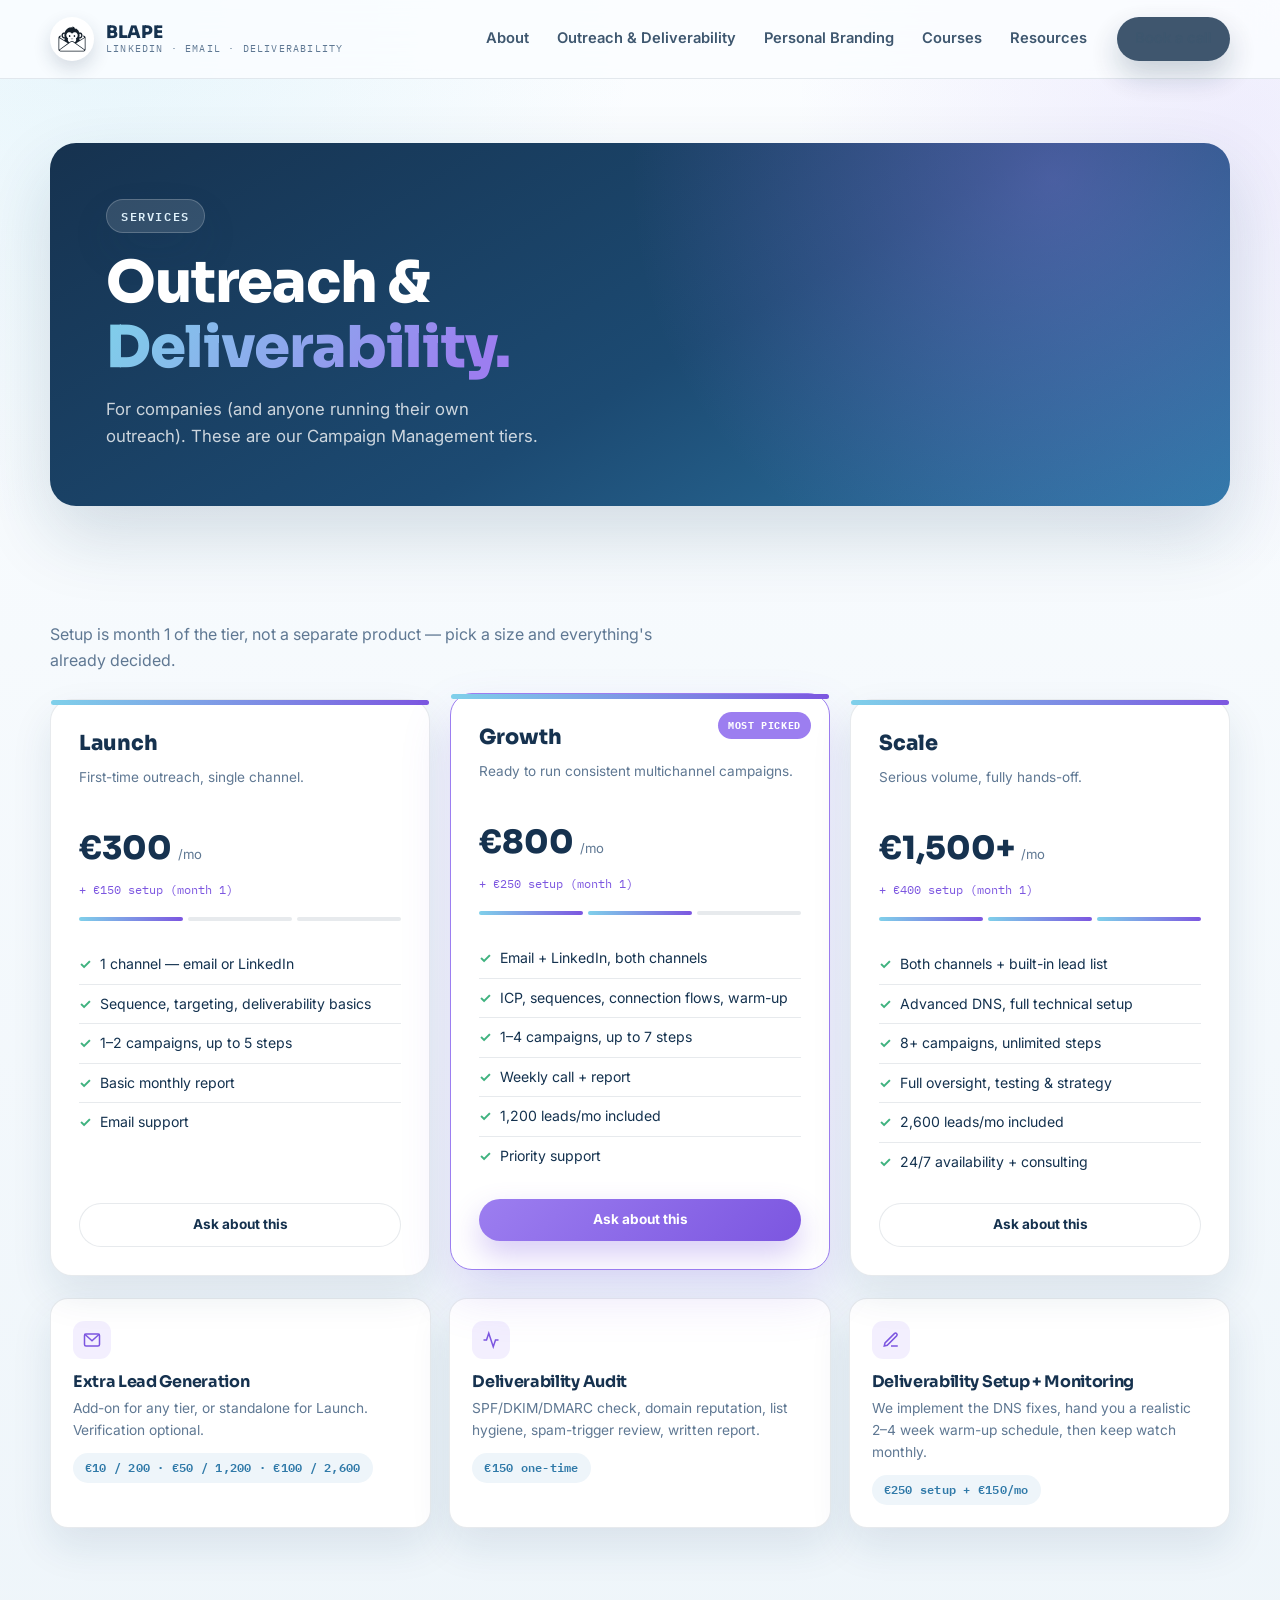
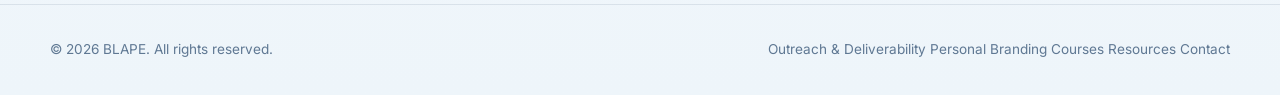
==== companies.html @ 63dd1ca8 "Add files via upload" ====
<!DOCTYPE html>
<html lang="en">
<head>
<meta charset="UTF-8" />
<meta name="viewport" content="width=device-width, initial-scale=1.0" />
<title>Outreach &amp; Deliverability — BLAPE</title>
<meta name="description" content="Campaign management tiers for companies and anyone running their own outreach — Launch, Growth, Scale." />
<link rel="preconnect" href="https://fonts.googleapis.com" />
<link rel="preconnect" href="https://fonts.gstatic.com" crossorigin />
<link href="https://fonts.googleapis.com/css2?family=Inter:wght@400;500;600;700;800&family=Sora:wght@600;700;800&family=IBM+Plex+Mono:wght@500;600&display=swap" rel="stylesheet" />
<link rel="stylesheet" href="assets/styles.css" />
</head>
<body>

<header class="site-header">
  <div class="container header-inner">
    <a href="index.html" class="brand" aria-label="BLAPE home">
      <div class="brand-mark"><img src="blape_email_monkey.svg" alt="BLAPE logo" width="28" height="28" /></div>
      <div class="brand-text">
        <strong>BLAPE</strong>
        <span>LinkedIn · Email · Deliverability</span>
      </div>
    </a>
    <nav class="nav" aria-label="Main navigation">
      <div class="nav-links">
        <a href="index.html#about">About</a>
        <a href="companies.html" class="active">Outreach &amp; Deliverability</a>
        <a href="individuals.html">Personal Branding</a>
        <a href="courses.html">Courses</a>
        <a href="resources.html">Resources</a>
      </div>
      <a href="contact.html" class="btn btn-primary btn-sm">Book a call</a>
      <button class="menu-toggle" aria-label="Menu">
        <svg viewBox="0 0 24 24"><path d="M4 7h16M4 12h16M4 17h16"/></svg>
      </button>
    </nav>
  </div>
</header>

<main>


<section class="hero">
  <div class="container">
    <div class="hero-shell">
      <div style="max-width:660px;position:relative;z-index:1">
        <div class="eyebrow">Services</div>
        <h1>Outreach &amp; <span class="accent">Deliverability.</span></h1>
        <p class="hero-kicker">For companies (and anyone running their own outreach). These are our Campaign Management tiers.</p>
      </div>
    </div>
  </div>
</section>

<section>
  <div class="container">
    <div class="tab-panel-head">
      <p>Setup is month 1 of the tier, not a separate product — pick a size and everything's already decided.</p>
    </div>

    <div class="tier-grid">
      <div class="tier-card">
        <div class="tier-topbar"></div>
        <div class="tier-name">Launch</div>
        <div class="tier-for">First-time outreach, single channel.</div>
        <div class="tier-price"><span class="amount">€300</span><span class="period">/mo</span></div>
        <div class="tier-setup">+ €150 setup (month 1)</div>
        <div class="tier-steps"><div class="tier-step on"></div><div class="tier-step"></div><div class="tier-step"></div></div>
        <ul class="tier-list">
          <li><span class="chk">✓</span>1 channel — email or LinkedIn</li>
          <li><span class="chk">✓</span>Sequence, targeting, deliverability basics</li>
          <li><span class="chk">✓</span>1–2 campaigns, up to 5 steps</li>
          <li><span class="chk">✓</span>Basic monthly report</li>
          <li><span class="chk">✓</span>Email support</li>
        </ul>
        <a href="contact.html" class="btn btn-ghost btn-sm tier-cta">Ask about this</a>
      </div>

      <div class="tier-card featured">
        <span class="tier-badge">Most picked</span>
        <div class="tier-topbar"></div>
        <div class="tier-name">Growth</div>
        <div class="tier-for">Ready to run consistent multichannel campaigns.</div>
        <div class="tier-price"><span class="amount">€800</span><span class="period">/mo</span></div>
        <div class="tier-setup">+ €250 setup (month 1)</div>
        <div class="tier-steps"><div class="tier-step on"></div><div class="tier-step on"></div><div class="tier-step"></div></div>
        <ul class="tier-list">
          <li><span class="chk">✓</span>Email + LinkedIn, both channels</li>
          <li><span class="chk">✓</span>ICP, sequences, connection flows, warm-up</li>
          <li><span class="chk">✓</span>1–4 campaigns, up to 7 steps</li>
          <li><span class="chk">✓</span>Weekly call + report</li>
          <li><span class="chk">✓</span>1,200 leads/mo included</li>
          <li><span class="chk">✓</span>Priority support</li>
        </ul>
        <a href="contact.html" class="btn btn-accent btn-sm tier-cta">Ask about this</a>
      </div>

      <div class="tier-card">
        <div class="tier-topbar"></div>
        <div class="tier-name">Scale</div>
        <div class="tier-for">Serious volume, fully hands-off.</div>
        <div class="tier-price"><span class="amount">€1,500+</span><span class="period">/mo</span></div>
        <div class="tier-setup">+ €400 setup (month 1)</div>
        <div class="tier-steps"><div class="tier-step on"></div><div class="tier-step on"></div><div class="tier-step on"></div></div>
        <ul class="tier-list">
          <li><span class="chk">✓</span>Both channels + built-in lead list</li>
          <li><span class="chk">✓</span>Advanced DNS, full technical setup</li>
          <li><span class="chk">✓</span>8+ campaigns, unlimited steps</li>
          <li><span class="chk">✓</span>Full oversight, testing &amp; strategy</li>
          <li><span class="chk">✓</span>2,600 leads/mo included</li>
          <li><span class="chk">✓</span>24/7 availability + consulting</li>
        </ul>
        <a href="contact.html" class="btn btn-ghost btn-sm tier-cta">Ask about this</a>
      </div>
    </div>

    <div class="svc-grid">
      <div class="svc-card">
        <div class="svc-icon"><svg viewBox="0 0 24 24"><rect x="2" y="4" width="20" height="16" rx="2"/><polyline points="2,4 12,13 22,4"/></svg></div>
        <h4>Extra Lead Generation</h4>
        <p>Add-on for any tier, or standalone for Launch. Verification optional.</p>
        <span class="svc-price mono">€10 / 200 · €50 / 1,200 · €100 / 2,600</span>
      </div>
      <div class="svc-card">
        <div class="svc-icon"><svg viewBox="0 0 24 24"><path d="M22 12h-4l-3 9L9 3l-3 9H2"/></svg></div>
        <h4>Deliverability Audit</h4>
        <p>SPF/DKIM/DMARC check, domain reputation, list hygiene, spam-trigger review, written report.</p>
        <span class="svc-price mono">€150 one-time</span>
      </div>
      <div class="svc-card">
        <div class="svc-icon"><svg viewBox="0 0 24 24"><path d="M12 20h9"/><path d="M16.5 3.5a2.1 2.1 0 0 1 3 3L7 19l-4 1 1-4Z"/></svg></div>
        <h4>Deliverability Setup + Monitoring</h4>
        <p>We implement the DNS fixes, hand you a realistic 2–4 week warm-up schedule, then keep watch monthly.</p>
        <span class="svc-price mono">€250 setup + €150/mo</span>
      </div>
    </div>
  </div>
</section>


</main>

<footer>
  <div class="container footer-inner">
    <span>&copy; 2026 BLAPE. All rights reserved.</span>
    <div class="footer-links">
      <a href="companies.html">Outreach &amp; Deliverability</a>
      <a href="individuals.html">Personal Branding</a>
      <a href="courses.html">Courses</a>
      <a href="resources.html">Resources</a>
      <a href="contact.html">Contact</a>
    </div>
  </div>
</footer>
<script>
document.querySelectorAll('a[href^="#"]').forEach(function(a){
  a.addEventListener('click', function(e){
    var id=this.getAttribute('href');
    if(id.length>1){
      var el=document.querySelector(id);
      if(el){e.preventDefault();el.scrollIntoView({behavior:'smooth',block:'start'});}
    }
  });
});
document.querySelector('.menu-toggle')?.addEventListener('click', function(){
  document.querySelector('.nav-links').classList.toggle('mobile-open');
});
</script>
</body>
</html>
---- assets/styles.css ----
:root{
  --bg:#f7fbff;
  --bg-soft:#eef5fa;
  --surface:#ffffff;
  --line:rgba(20,50,79,0.10);
  --text:#14324f;
  --muted:#5f7893;
  --primary:#16324f;
  --primary-2:#2f79a8;
  --sky:#7fd0ea;
  --accent:#9c7ef0;
  --accent-strong:#7c56e0;
  --accent-soft:rgba(156,126,240,0.12);
  --ink:#0e2136;
  --good:#3fb27f;
  --shadow:0 18px 40px rgba(20,60,95,0.10);
  --shadow-strong:0 30px 70px rgba(20,60,95,0.16);
  --radius:26px;
  --max:1180px;
}
*,*::before,*::after{box-sizing:border-box;margin:0;padding:0}
html{scroll-behavior:smooth}
body{
  font-family:"Inter",system-ui,-apple-system,sans-serif;
  background:
    radial-gradient(circle at 8% 0%, rgba(127,208,234,0.16), transparent 26%),
    radial-gradient(circle at 96% 8%, rgba(156,126,240,0.12), transparent 22%),
    linear-gradient(180deg,#fbfdff 0%, var(--bg-soft) 100%);
  color:var(--text);
  line-height:1.6;
  -webkit-font-smoothing:antialiased;
}
a{color:inherit;text-decoration:none}
img,svg{display:block;max-width:100%}
button{font:inherit;cursor:pointer;border:none;background:none}
.container{width:min(calc(100% - 34px), var(--max));margin:0 auto}
.mono{font-family:"IBM Plex Mono",monospace;letter-spacing:0.02em}
h1,h2,h3,h4{font-family:"Sora","Inter",sans-serif;color:var(--primary);letter-spacing:-0.02em;line-height:1.12}
h1{font-size:clamp(2.4rem,5vw,3.6rem);font-weight:800}
h2{font-size:clamp(1.7rem,3.2vw,2.35rem);font-weight:700}
h3{font-size:1.15rem;font-weight:700}
p{color:var(--muted)}
.eyebrow{
  display:inline-flex;align-items:center;gap:8px;
  font-family:"IBM Plex Mono",monospace;font-size:0.72rem;font-weight:600;
  letter-spacing:0.14em;text-transform:uppercase;color:var(--primary-2);
  background:var(--surface);border:1px solid var(--line);
  padding:7px 14px;border-radius:999px;box-shadow:var(--shadow);
}
.btn{
  display:inline-flex;align-items:center;justify-content:center;gap:8px;
  padding:14px 24px;border-radius:999px;font-weight:700;font-size:0.95rem;
  transition:transform .2s ease, box-shadow .2s ease, background .2s ease;
}
.btn-primary{background:var(--primary);color:#fff;box-shadow:0 14px 30px rgba(22,50,79,0.28)}
.btn-primary:hover{transform:translateY(-2px);box-shadow:0 20px 38px rgba(22,50,79,0.32)}
.btn-accent{background:linear-gradient(135deg,var(--accent),var(--accent-strong));color:#fff;box-shadow:0 14px 30px rgba(124,86,224,0.3)}
.btn-accent:hover{transform:translateY(-2px)}
.btn-ghost{background:var(--surface);color:var(--primary);border:1px solid var(--line)}
.btn-ghost:hover{border-color:var(--primary-2)}
.btn-sm{padding:10px 18px;font-size:0.85rem}

/* header */
.site-header{position:sticky;top:0;z-index:1000;-webkit-backdrop-filter:blur(18px);backdrop-filter:blur(18px);background:rgba(251,253,255,0.86);border-bottom:1px solid var(--line)}
.header-inner{min-height:78px;display:flex;align-items:center;justify-content:space-between;gap:20px}
.brand{display:flex;align-items:center;gap:12px}
.brand-mark{width:44px;height:44px;border-radius:50%;background:#fff;box-shadow:0 8px 18px rgba(22,50,79,0.16);display:grid;place-items:center;flex-shrink:0}
.brand-mark img{width:28px;height:28px;object-fit:contain}
.brand-text{line-height:1.1}
.brand-text strong{display:block;font-family:"Sora";font-weight:800;font-size:1.08rem;color:var(--primary);letter-spacing:-0.02em}
.brand-text span{display:block;font-family:"IBM Plex Mono";font-size:0.62rem;letter-spacing:0.12em;color:var(--muted);text-transform:uppercase;margin-top:2px}
nav.nav{display:flex;align-items:center;gap:30px}
nav.nav a{font-size:0.92rem;font-weight:600;color:var(--text);opacity:0.82}
nav.nav a:hover{opacity:1;color:var(--primary-2)}
.nav-links{display:flex;gap:28px}
.menu-toggle{display:none;width:40px;height:40px;border-radius:10px;background:var(--surface);border:1px solid var(--line);align-items:center;justify-content:center}
.menu-toggle svg{width:18px;height:18px;stroke:var(--primary);fill:none;stroke-width:2;stroke-linecap:round}

/* hero */
.hero{padding:64px 0 40px}
.hero-shell{background:linear-gradient(150deg,var(--primary) 0%, #1c4a72 55%, var(--primary-2) 100%);border-radius:var(--radius);padding:56px;position:relative;overflow:hidden;box-shadow:var(--shadow-strong)}
.hero-shell::after{content:"";position:absolute;inset:0;background:radial-gradient(circle at 85% 10%, rgba(156,126,240,0.35), transparent 40%);pointer-events:none}
.hero-grid{display:grid;grid-template-columns:1.15fr 0.85fr;gap:44px;align-items:center;position:relative;z-index:1}
.hero-shell .eyebrow{background:rgba(255,255,255,0.12);border-color:rgba(255,255,255,0.2);color:#dff1fb}
.hero h1{color:#fff;margin-top:18px}
.hero h1 .accent{background:linear-gradient(120deg,var(--sky),var(--accent) 90%);-webkit-background-clip:text;background-clip:text;color:transparent}
.hero-kicker{color:rgba(255,255,255,0.78);font-size:1.05rem;margin-top:16px;max-width:440px}
.hero-actions{display:flex;gap:14px;margin-top:30px;flex-wrap:wrap}
.signal-strip{display:flex;gap:10px;flex-wrap:wrap;margin-top:34px}
.signal-chip{display:inline-flex;align-items:center;gap:6px;font-family:"IBM Plex Mono";font-size:0.72rem;color:#eaf6ff;background:rgba(255,255,255,0.1);border:1px solid rgba(255,255,255,0.18);padding:6px 12px;border-radius:999px}
.signal-chip .dot{width:6px;height:6px;border-radius:50%;background:var(--good);box-shadow:0 0 0 3px rgba(63,178,127,0.25)}
.hero-card{background:rgba(255,255,255,0.98);border-radius:20px;padding:26px;box-shadow:var(--shadow-strong)}
.hero-point{display:flex;gap:14px;padding:14px 0;border-bottom:1px solid var(--line)}
.hero-point:last-child{border-bottom:none;padding-bottom:0}
.hero-point:first-child{padding-top:0}
.icon-badge{width:36px;height:36px;border-radius:11px;background:var(--accent-soft);display:grid;place-items:center;flex-shrink:0}
.icon-badge svg{width:18px;height:18px;stroke:var(--accent-strong);fill:none;stroke-width:2;stroke-linecap:round;stroke-linejoin:round}
.hero-point b{display:block;font-size:0.94rem;color:var(--primary);margin-bottom:2px}
.hero-point span{font-size:0.85rem;color:var(--muted)}

/* section shell */
section{padding:76px 0}
.section-head{max-width:640px;margin-bottom:40px}
.section-head.centered{margin-left:auto;margin-right:auto;text-align:center}
.section-kicker{font-family:"IBM Plex Mono";font-size:0.72rem;font-weight:600;letter-spacing:0.14em;text-transform:uppercase;color:var(--accent-strong);margin-bottom:12px;display:block}
.section-head p{margin-top:12px;font-size:1.03rem}

/* who we help */
.who-table{background:var(--surface);border-radius:22px;border:1px solid var(--line);overflow:hidden;box-shadow:var(--shadow)}
.who-grid{display:grid;grid-template-columns:1fr 1fr}
.who-col{padding:30px 30px}
.who-col:first-child{border-right:1px solid var(--line)}
.who-col h4{font-family:"Sora";color:var(--primary);font-size:1.05rem;margin-bottom:18px;display:flex;align-items:center;gap:10px}
.who-col h4::before{content:"";width:8px;height:8px;border-radius:50%;background:var(--accent)}
.who-row{padding:13px 0;border-top:1px solid var(--line);font-size:0.95rem;color:var(--text)}
.who-row:first-of-type{border-top:none}
@media (max-width:760px){.who-grid{grid-template-columns:1fr}.who-col:first-child{border-right:none;border-bottom:1px solid var(--line)}}

/* why blockers */
.blockers{background:var(--surface);border-radius:22px;border:1px solid var(--line);padding:40px;box-shadow:var(--shadow);margin-top:56px}
.blockers-top{display:flex;justify-content:space-between;align-items:flex-start;gap:24px;flex-wrap:wrap;margin-bottom:30px}
.blockers-top p{max-width:520px}
.pill-badge{font-family:"IBM Plex Mono";font-size:0.72rem;font-weight:600;color:var(--primary-2);background:var(--bg-soft);border:1px solid var(--line);padding:7px 14px;border-radius:999px;white-space:nowrap}
.blocker-grid{display:grid;grid-template-columns:repeat(3,1fr);gap:18px}
.blocker-card{border-radius:16px;padding:20px;background:var(--bg-soft)}
.blocker-card:nth-child(1){background:linear-gradient(160deg,#eef7fc,#e4f2fa)}
.blocker-card:nth-child(2){background:linear-gradient(160deg,var(--accent-soft),#f3effc)}
.blocker-card:nth-child(3){background:linear-gradient(160deg,#fdf3ec,#fbeee0)}
.blocker-card strong{display:block;color:var(--primary);margin-bottom:6px;font-size:0.98rem}
.blocker-card p{font-size:0.88rem}
@media (max-width:760px){.blocker-grid{grid-template-columns:1fr}}

/* services tabs */
.tab-nav{display:flex;gap:10px;flex-wrap:wrap;margin-top:28px}
.tab-btn{padding:11px 20px;border-radius:999px;font-size:0.88rem;font-weight:700;background:var(--surface);border:1px solid var(--line);color:var(--muted)}
.tab-btn.active{background:var(--primary);color:#fff;border-color:var(--primary)}
.tab-panel{display:none;margin-top:36px}
.tab-panel.active{display:block}
.tab-panel-head{margin-bottom:26px}
.tab-panel-head p{max-width:640px}

/* pricing cards */
.tier-grid{display:grid;grid-template-columns:repeat(3,1fr);gap:20px}
.tier-card{background:var(--surface);border:1px solid var(--line);border-radius:22px;padding:28px;position:relative;box-shadow:var(--shadow);display:flex;flex-direction:column}
.tier-card.featured{border:1px solid var(--accent);box-shadow:0 24px 50px rgba(124,86,224,0.18);transform:translateY(-6px)}
.tier-topbar{height:5px;border-radius:6px;background:linear-gradient(90deg,var(--sky),var(--accent-strong));margin:-28px -28px 22px -28px}
.tier-badge{position:absolute;top:18px;right:18px;font-family:"IBM Plex Mono";font-size:0.65rem;font-weight:700;letter-spacing:0.06em;text-transform:uppercase;background:var(--accent);color:#fff;padding:5px 10px;border-radius:999px}
.tier-name{font-family:"Sora";font-weight:800;font-size:1.3rem;color:var(--primary)}
.tier-for{font-size:0.85rem;color:var(--muted);margin-top:6px;min-height:38px}
.tier-price{margin-top:18px;display:flex;align-items:baseline;gap:6px}
.tier-price .amount{font-family:"Sora";font-weight:800;font-size:2rem;color:var(--primary)}
.tier-price .period{font-size:0.82rem;color:var(--muted)}
.tier-setup{font-family:"IBM Plex Mono";font-size:0.75rem;color:var(--accent-strong);margin-top:6px}
.tier-steps{display:flex;gap:5px;margin:18px 0;align-items:center}
.tier-step{flex:1;height:4px;border-radius:3px;background:var(--line)}
.tier-step.on{background:linear-gradient(90deg,var(--sky),var(--accent-strong))}
.tier-list{list-style:none;margin-top:6px;flex-grow:1}
.tier-list li{display:flex;gap:9px;padding:8px 0;font-size:0.88rem;color:var(--text);border-top:1px solid var(--line)}
.tier-list li:first-child{border-top:none}
.tier-list li .chk{color:var(--good);font-weight:700;flex-shrink:0}
.tier-cta{margin-top:22px;width:100%;text-align:center}
@media (max-width:900px){.tier-grid{grid-template-columns:1fr}.tier-card.featured{transform:none}}

/* simple service cards (audits / addons) */
.svc-grid{display:grid;grid-template-columns:repeat(3,1fr);gap:18px;margin-top:22px}
.svc-card{background:var(--surface);border:1px solid var(--line);border-radius:18px;padding:22px;box-shadow:var(--shadow)}
.svc-card .svc-icon{width:38px;height:38px;border-radius:11px;background:var(--accent-soft);display:grid;place-items:center;margin-bottom:14px}
.svc-card .svc-icon svg{width:18px;height:18px;stroke:var(--accent-strong);fill:none;stroke-width:2}
.svc-card h4{font-size:1rem;color:var(--primary);margin-bottom:6px}
.svc-card p{font-size:0.86rem}
.svc-price{display:inline-block;margin-top:12px;font-family:"IBM Plex Mono";font-size:0.78rem;font-weight:600;color:var(--primary-2);background:var(--bg-soft);padding:5px 12px;border-radius:999px}
@media (max-width:900px){.svc-grid{grid-template-columns:1fr}}

.note-box{margin-top:26px;background:var(--bg-soft);border:1px dashed var(--line);border-radius:16px;padding:18px 22px;font-size:0.86rem;color:var(--muted)}

/* courses */
.courses-section{background:var(--primary);border-radius:var(--radius);padding:52px;color:#fff;position:relative;overflow:hidden}
.courses-section::after{content:"";position:absolute;inset:0;background:radial-gradient(circle at 90% 0%, rgba(156,126,240,0.3), transparent 45%);pointer-events:none}
.courses-top{display:flex;justify-content:space-between;align-items:flex-end;gap:20px;flex-wrap:wrap;position:relative;z-index:1}
.courses-top h2{color:#fff}
.courses-top p{color:rgba(255,255,255,0.75);margin-top:10px}
.courses-grid{display:grid;grid-template-columns:repeat(3,1fr);gap:18px;margin-top:34px;position:relative;z-index:1}
.course-card{background:rgba(255,255,255,0.06);border:1px solid rgba(255,255,255,0.14);border-radius:18px;padding:22px}
.course-tag{font-family:"IBM Plex Mono";font-size:0.66rem;letter-spacing:0.1em;text-transform:uppercase;color:var(--sky);background:rgba(127,208,234,0.14);padding:5px 10px;border-radius:999px}
.course-card h3{color:#fff;margin:14px 0 8px;font-size:1.04rem}
.course-card p{color:rgba(255,255,255,0.68);font-size:0.87rem}
.course-row{display:flex;justify-content:space-between;align-items:center;margin-top:18px}
.course-price{font-family:"Sora";font-weight:800;color:#fff}
@media (max-width:900px){.courses-grid{grid-template-columns:1fr}}

/* how we work */
.how-grid{display:grid;grid-template-columns:repeat(3,1fr);gap:20px;margin-top:30px}
.how-card{background:var(--surface);border:1px solid var(--line);border-radius:18px;padding:24px;box-shadow:var(--shadow)}
.how-card h4{font-size:1rem;margin-bottom:8px}
.how-card p{font-size:0.88rem}
.how-card.flag{border-color:var(--accent)}
.how-card.flag p{color:var(--text)}
.how-card.flag strike{color:var(--muted)}
@media (max-width:900px){.how-grid{grid-template-columns:1fr}}

/* testimonials */
.testi-grid{display:grid;grid-template-columns:repeat(3,1fr);gap:18px;margin-top:30px}
.testi-card{background:var(--surface);border:1px solid var(--line);border-radius:18px;padding:24px;box-shadow:var(--shadow)}
.testi-card blockquote{color:var(--text);font-size:0.95rem;margin-bottom:16px}
.testi-author{display:flex;align-items:center;gap:10px}
.avatar{width:34px;height:34px;border-radius:50%;background:linear-gradient(135deg,var(--sky),var(--accent));display:grid;place-items:center;color:#fff;font-weight:700;font-size:0.85rem}
.testi-author strong{display:block;font-size:0.88rem;color:var(--primary)}
.testi-author span{font-size:0.78rem;color:var(--muted)}
@media (max-width:900px){.testi-grid{grid-template-columns:1fr}}

/* contact */
.book-shell{background:linear-gradient(150deg,var(--primary),var(--primary-2));border-radius:var(--radius);padding:52px;color:#fff;display:grid;grid-template-columns:1.1fr 0.9fr;gap:40px;align-items:center;position:relative;overflow:hidden}
.book-shell::after{content:"";position:absolute;inset:0;background:radial-gradient(circle at 10% 100%, rgba(156,126,240,0.28), transparent 45%);pointer-events:none}
.book-shell h2{color:#fff;position:relative;z-index:1}
.book-shell p{color:rgba(255,255,255,0.78);margin-top:10px;position:relative;z-index:1}
.book-reasons{margin-top:24px;display:flex;flex-direction:column;gap:12px;position:relative;z-index:1}
.book-reason{display:flex;align-items:center;gap:10px;font-size:0.92rem;color:#eaf6ff}
.book-reason svg{width:16px;height:16px;stroke:var(--sky);fill:none;stroke-width:2.4}
.email-pill{display:inline-block;margin-top:26px;background:rgba(255,255,255,0.12);border:1px solid rgba(255,255,255,0.24);padding:12px 20px;border-radius:999px;font-weight:600;font-size:0.9rem;position:relative;z-index:1}
.book-right{background:rgba(255,255,255,0.97);border-radius:18px;padding:28px;color:var(--text);position:relative;z-index:1}
.newsletter-form{display:flex;gap:12px;max-width:420px;margin:0;flex-wrap:wrap}
.newsletter-form input{flex:1;min-width:200px;padding:14px 18px;border-radius:999px;border:1px solid var(--line);background:var(--surface);font:inherit;font-size:0.92rem;color:var(--text)}
.newsletter-form input:focus{outline:2px solid var(--accent);outline-offset:2px}
.resource-grid{display:grid;grid-template-columns:repeat(3,1fr);gap:18px;margin-top:36px}
.resource-card{background:var(--surface);border:1px solid var(--line);border-radius:18px;padding:24px;box-shadow:var(--shadow);display:flex;flex-direction:column;gap:10px}
.resource-icon{width:52px;height:52px;border-radius:16px;background:linear-gradient(135deg,var(--accent-soft),rgba(127,208,234,0.22));display:flex;align-items:center;justify-content:center;margin-bottom:2px}
.resource-icon svg{width:26px;height:26px;stroke:var(--accent-strong);fill:none;stroke-width:1.7;stroke-linecap:round;stroke-linejoin:round}
.resource-card .svc-icon{margin-bottom:2px}
.resource-card h4{font-size:1.02rem;color:var(--primary)}
.resource-card p{font-size:0.87rem}
.resource-leads-to{margin-top:auto;padding-top:12px;border-top:1px solid var(--line);font-family:"IBM Plex Mono";font-size:0.72rem;color:var(--primary-2)}
.resource-unlock{margin-top:30px;background:var(--bg-soft);border:1px solid var(--line);border-radius:20px;padding:26px 30px;display:flex;justify-content:space-between;align-items:center;gap:24px;flex-wrap:wrap}
@media (max-width:900px){.resource-grid{grid-template-columns:1fr}.resource-unlock{flex-direction:column;align-items:flex-start}}
.book-right h4{color:var(--primary);margin-bottom:8px}
.book-right p{font-size:0.87rem;margin-bottom:16px}

footer{padding:34px 0;border-top:1px solid var(--line)}
.footer-inner{display:flex;justify-content:space-between;align-items:center;font-size:0.85rem;color:var(--muted)}

@media (max-width:900px){
  .hero-shell{padding:34px 22px}
  .hero-grid{grid-template-columns:1fr}
  .book-shell{grid-template-columns:1fr;padding:34px 22px}
  .courses-section{padding:34px 22px}
}
@media (max-width:760px){
  nav.nav .nav-links{display:none}
  .menu-toggle{display:flex}
}

/* audience link cards (home page, links out to companies.html / individuals.html) */
.audience-grid{display:grid;grid-template-columns:repeat(2,1fr);gap:20px}
.audience-card{background:var(--surface);border:1px solid var(--line);border-radius:22px;padding:28px;box-shadow:var(--shadow);display:flex;flex-direction:column;transition:transform .2s ease, box-shadow .2s ease}
.audience-card:hover{transform:translateY(-4px);box-shadow:var(--shadow-strong)}
.audience-topbar{height:5px;border-radius:6px;background:linear-gradient(90deg,var(--sky),var(--accent-strong));margin:-28px -28px 20px -28px}
.audience-card h3{font-size:1.15rem;margin-bottom:8px}
.audience-card p{font-size:0.9rem;flex-grow:1}
.audience-card .go{margin-top:18px;font-weight:700;font-size:0.88rem;color:var(--primary-2);display:inline-flex;align-items:center;gap:6px}
@media (max-width:760px){.audience-grid{grid-template-columns:1fr}}
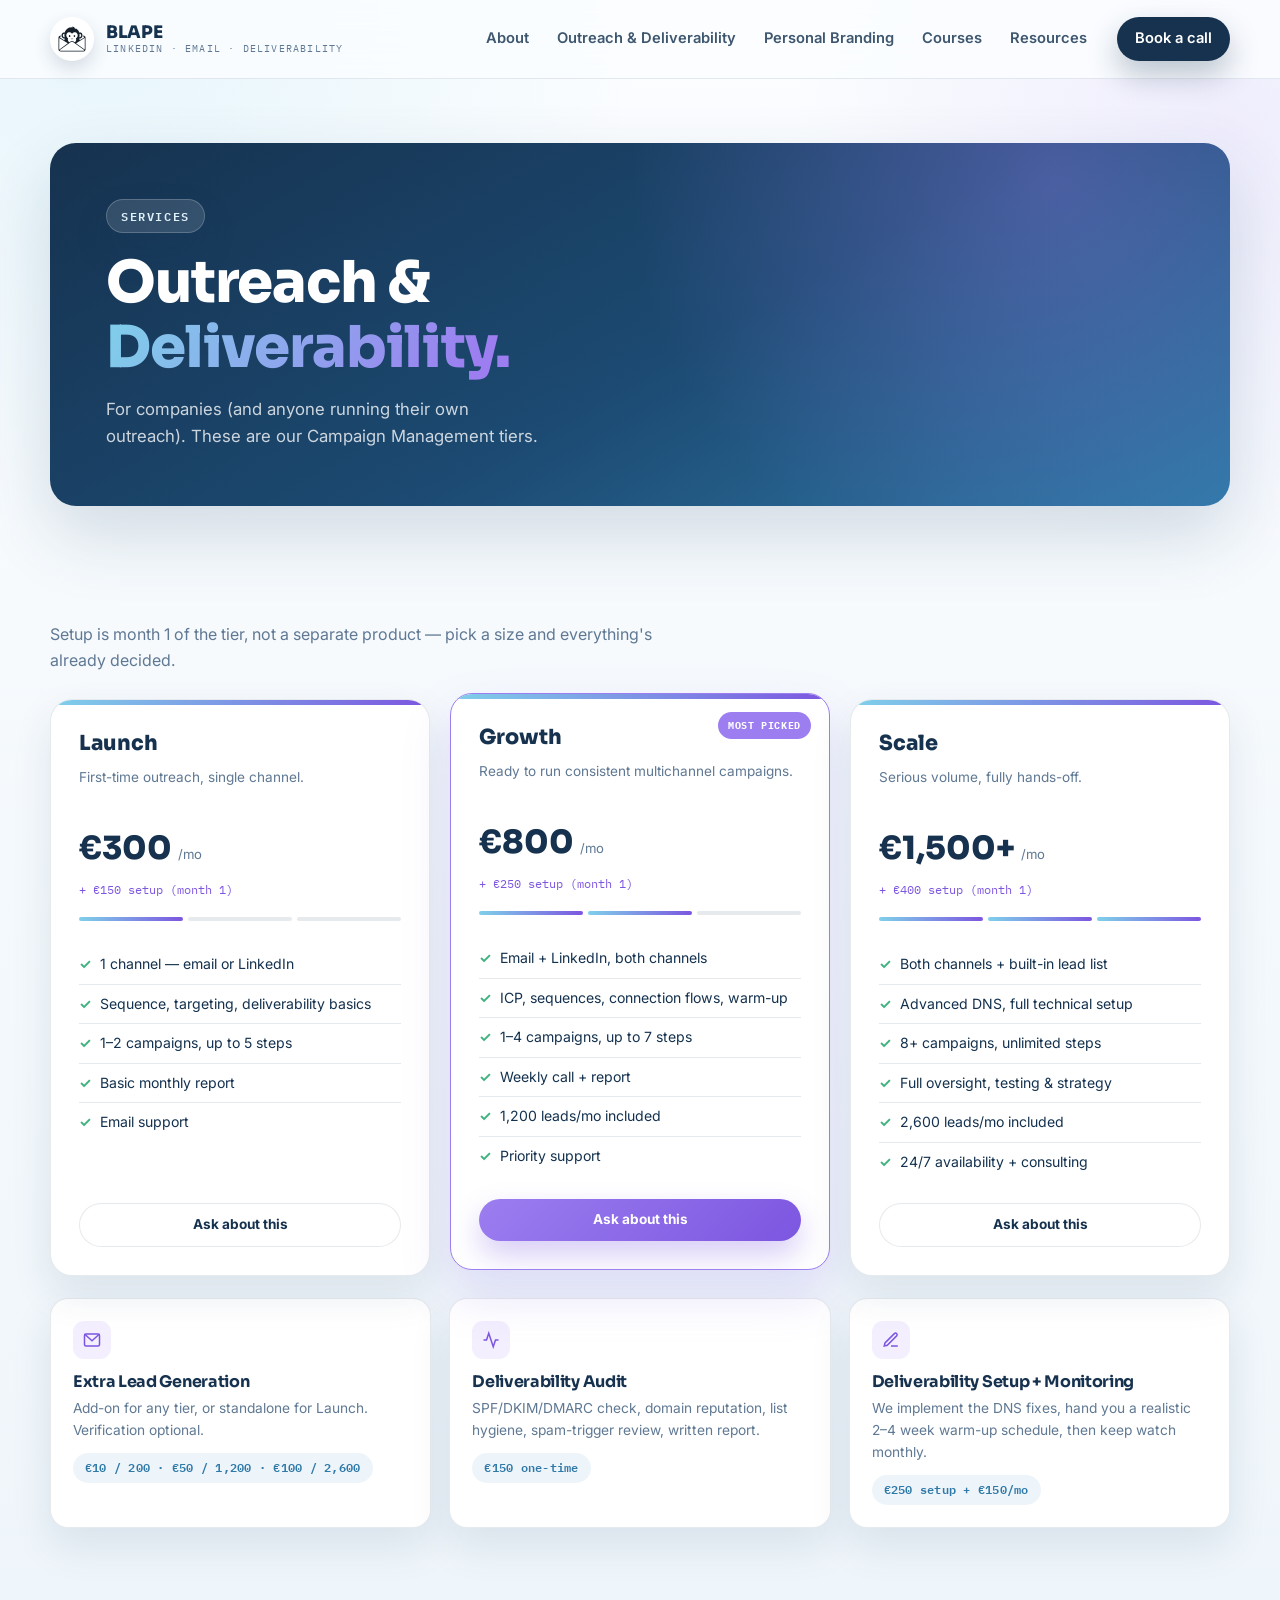
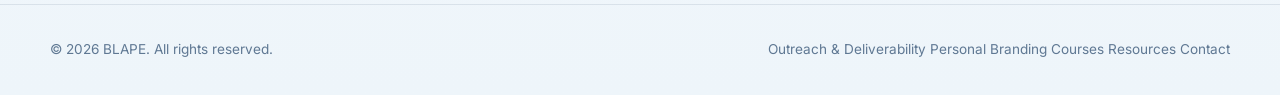
==== commit a55a728a: "Add inline style to 'Book a call' button" ====
--- a/companies.html
+++ b/companies.html
@@ -29,7 +29,7 @@
         <a href="courses.html">Courses</a>
         <a href="resources.html">Resources</a>
       </div>
-      <a href="contact.html" class="btn btn-primary btn-sm">Book a call</a>
+      <a href="contact.html" class="btn btn-primary btn-sm" style="color:#ffffff !important">Book a call</a>
       <button class="menu-toggle" aria-label="Menu">
         <svg viewBox="0 0 24 24"><path d="M4 7h16M4 12h16M4 17h16"/></svg>
       </button>
@@ -167,4 +167,4 @@
 });
 </script>
 </body>
-</html>+</html>
--- a/assets/styles.css
+++ b/assets/styles.css
@@ -71,6 +71,8 @@
 .brand-text span{display:block;font-family:"IBM Plex Mono";font-size:0.62rem;letter-spacing:0.12em;color:var(--muted);text-transform:uppercase;margin-top:2px}
 nav.nav{display:flex;align-items:center;gap:30px}
 nav.nav a{font-size:0.92rem;font-weight:600;color:var(--text);opacity:0.82}
+nav.nav a.btn{color:#fff;opacity:1}
+nav.nav a.btn.btn-ghost{color:var(--primary)}
 nav.nav a:hover{opacity:1;color:var(--primary-2)}
 .nav-links{display:flex;gap:28px}
 .menu-toggle{display:none;width:40px;height:40px;border-radius:10px;background:var(--surface);border:1px solid var(--line);align-items:center;justify-content:center}
@@ -141,9 +143,9 @@
 
 /* pricing cards */
 .tier-grid{display:grid;grid-template-columns:repeat(3,1fr);gap:20px}
-.tier-card{background:var(--surface);border:1px solid var(--line);border-radius:22px;padding:28px;position:relative;box-shadow:var(--shadow);display:flex;flex-direction:column}
+.tier-card{background:var(--surface);border:1px solid var(--line);border-radius:22px;padding:28px;position:relative;box-shadow:var(--shadow);display:flex;flex-direction:column;overflow:hidden}
 .tier-card.featured{border:1px solid var(--accent);box-shadow:0 24px 50px rgba(124,86,224,0.18);transform:translateY(-6px)}
-.tier-topbar{height:5px;border-radius:6px;background:linear-gradient(90deg,var(--sky),var(--accent-strong));margin:-28px -28px 22px -28px}
+.tier-topbar{height:5px;background:linear-gradient(90deg,var(--sky),var(--accent-strong));margin:-28px -28px 22px -28px}
 .tier-badge{position:absolute;top:18px;right:18px;font-family:"IBM Plex Mono";font-size:0.65rem;font-weight:700;letter-spacing:0.06em;text-transform:uppercase;background:var(--accent);color:#fff;padding:5px 10px;border-radius:999px}
 .tier-name{font-family:"Sora";font-weight:800;font-size:1.3rem;color:var(--primary)}
 .tier-for{font-size:0.85rem;color:var(--muted);margin-top:6px;min-height:38px}
@@ -209,15 +211,14 @@
 @media (max-width:900px){.testi-grid{grid-template-columns:1fr}}
 
 /* contact */
-.book-shell{background:linear-gradient(150deg,var(--primary),var(--primary-2));border-radius:var(--radius);padding:52px;color:#fff;display:grid;grid-template-columns:1.1fr 0.9fr;gap:40px;align-items:center;position:relative;overflow:hidden}
-.book-shell::after{content:"";position:absolute;inset:0;background:radial-gradient(circle at 10% 100%, rgba(156,126,240,0.28), transparent 45%);pointer-events:none}
-.book-shell h2{color:#fff;position:relative;z-index:1}
-.book-shell p{color:rgba(255,255,255,0.78);margin-top:10px;position:relative;z-index:1}
+.contact-box{background:linear-gradient(150deg,var(--primary),var(--primary-2));border-radius:var(--radius);padding:52px;position:relative;overflow:hidden}
+.contact-box::after{content:"";position:absolute;inset:0;background:radial-gradient(circle at 10% 100%, rgba(156,126,240,0.28), transparent 45%);pointer-events:none}
+.contact-box-inner{position:relative;z-index:1;max-width:640px}
 .book-reasons{margin-top:24px;display:flex;flex-direction:column;gap:12px;position:relative;z-index:1}
 .book-reason{display:flex;align-items:center;gap:10px;font-size:0.92rem;color:#eaf6ff}
 .book-reason svg{width:16px;height:16px;stroke:var(--sky);fill:none;stroke-width:2.4}
 .email-pill{display:inline-block;margin-top:26px;background:rgba(255,255,255,0.12);border:1px solid rgba(255,255,255,0.24);padding:12px 20px;border-radius:999px;font-weight:600;font-size:0.9rem;position:relative;z-index:1}
-.book-right{background:rgba(255,255,255,0.97);border-radius:18px;padding:28px;color:var(--text);position:relative;z-index:1}
+.contact-calendar{position:relative;z-index:1;margin-top:36px;background:#fff;border-radius:18px;padding:12px;overflow:hidden}
 .newsletter-form{display:flex;gap:12px;max-width:420px;margin:0;flex-wrap:wrap}
 .newsletter-form input{flex:1;min-width:200px;padding:14px 18px;border-radius:999px;border:1px solid var(--line);background:var(--surface);font:inherit;font-size:0.92rem;color:var(--text)}
 .newsletter-form input:focus{outline:2px solid var(--accent);outline-offset:2px}
@@ -231,8 +232,6 @@
 .resource-leads-to{margin-top:auto;padding-top:12px;border-top:1px solid var(--line);font-family:"IBM Plex Mono";font-size:0.72rem;color:var(--primary-2)}
 .resource-unlock{margin-top:30px;background:var(--bg-soft);border:1px solid var(--line);border-radius:20px;padding:26px 30px;display:flex;justify-content:space-between;align-items:center;gap:24px;flex-wrap:wrap}
 @media (max-width:900px){.resource-grid{grid-template-columns:1fr}.resource-unlock{flex-direction:column;align-items:flex-start}}
-.book-right h4{color:var(--primary);margin-bottom:8px}
-.book-right p{font-size:0.87rem;margin-bottom:16px}
 
 footer{padding:34px 0;border-top:1px solid var(--line)}
 .footer-inner{display:flex;justify-content:space-between;align-items:center;font-size:0.85rem;color:var(--muted)}
@@ -240,19 +239,38 @@
 @media (max-width:900px){
   .hero-shell{padding:34px 22px}
   .hero-grid{grid-template-columns:1fr}
-  .book-shell{grid-template-columns:1fr;padding:34px 22px}
+  .contact-box{padding:28px 20px}
   .courses-section{padding:34px 22px}
 }
 @media (max-width:760px){
   nav.nav .nav-links{display:none}
   .menu-toggle{display:flex}
+  .site-header{position:sticky}
+  .header-inner{position:relative}
+  nav.nav .nav-links.mobile-open{
+    display:flex;
+    flex-direction:column;
+    position:absolute;
+    top:calc(100% + 1px);
+    left:0;
+    right:0;
+    background:var(--surface);
+    border:1px solid var(--line);
+    border-top:none;
+    border-radius:0 0 16px 16px;
+    padding:16px 20px;
+    gap:16px;
+    box-shadow:var(--shadow);
+    z-index:1001;
+  }
+  .nav-links.mobile-open a{opacity:1;padding:6px 0}
 }
 
 /* audience link cards (home page, links out to companies.html / individuals.html) */
 .audience-grid{display:grid;grid-template-columns:repeat(2,1fr);gap:20px}
-.audience-card{background:var(--surface);border:1px solid var(--line);border-radius:22px;padding:28px;box-shadow:var(--shadow);display:flex;flex-direction:column;transition:transform .2s ease, box-shadow .2s ease}
+.audience-card{background:var(--surface);border:1px solid var(--line);border-radius:22px;padding:28px;box-shadow:var(--shadow);display:flex;flex-direction:column;transition:transform .2s ease, box-shadow .2s ease;overflow:hidden}
 .audience-card:hover{transform:translateY(-4px);box-shadow:var(--shadow-strong)}
-.audience-topbar{height:5px;border-radius:6px;background:linear-gradient(90deg,var(--sky),var(--accent-strong));margin:-28px -28px 20px -28px}
+.audience-topbar{height:5px;background:linear-gradient(90deg,var(--sky),var(--accent-strong));margin:-28px -28px 20px -28px}
 .audience-card h3{font-size:1.15rem;margin-bottom:8px}
 .audience-card p{font-size:0.9rem;flex-grow:1}
 .audience-card .go{margin-top:18px;font-weight:700;font-size:0.88rem;color:var(--primary-2);display:inline-flex;align-items:center;gap:6px}
